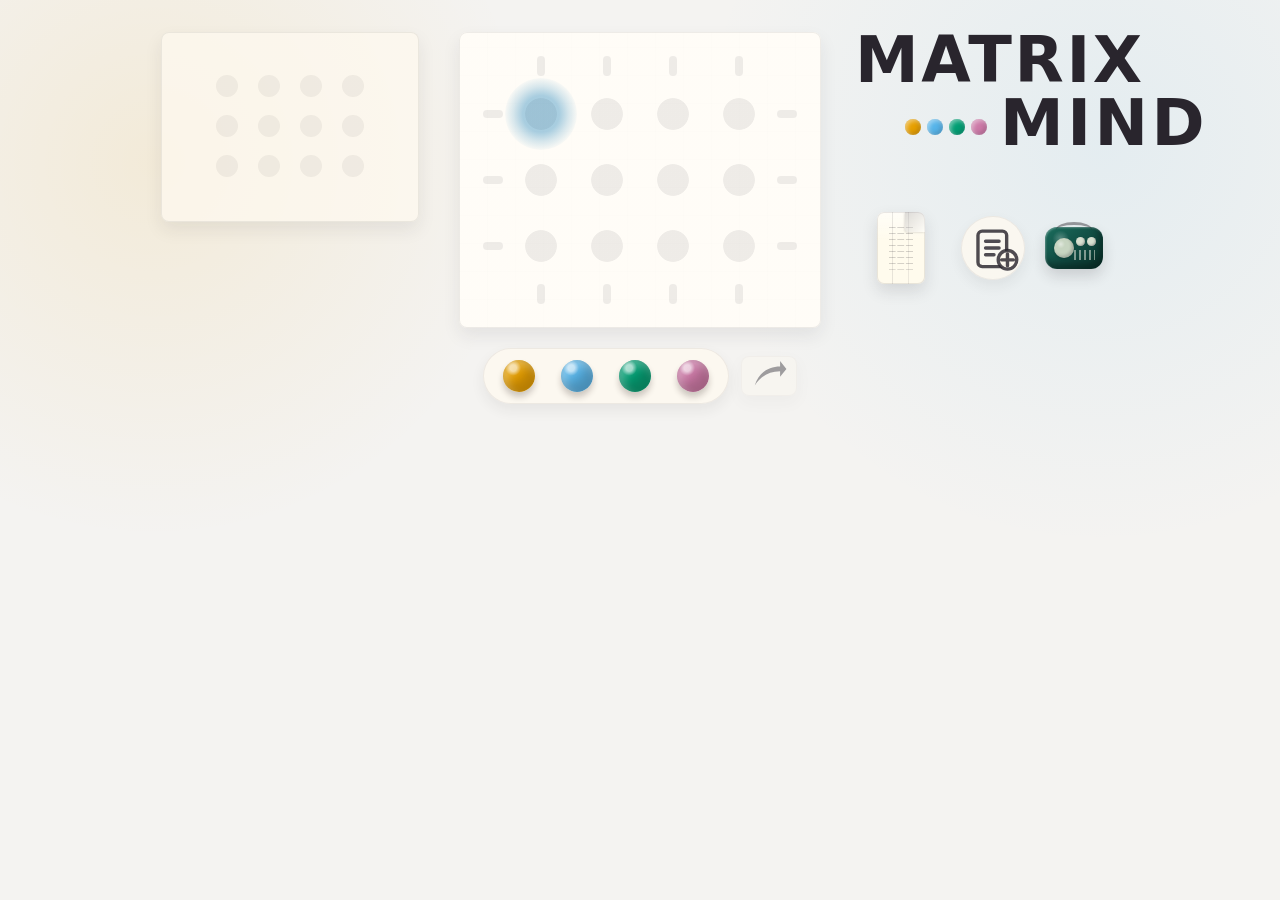
==== index.html @ 5384635e "Initial commit" ====
<!doctype html>
<html lang="en">

<head>
  <meta charset="utf-8">
  <meta name="viewport" content="width=device-width, initial-scale=1">
  <title>Matrixmind</title>
  <link rel="stylesheet" href="styles.css?v=20260605b">
  <script src="src/game.js?v=20260605b" defer></script>
</head>

<body>
  <main class="app" aria-labelledby="title">
    <section class="game-shell">
      <header class="top-bar">
        <h1 id="title" class="wordmark" aria-label="Matrixmind">
          <span class="wordmark-line wordmark-matrix">MATRIX</span>
          <span class="wordmark-lower">
            <span class="wordmark-stones" aria-hidden="true">
              <span class="wordmark-stone stone-orange"></span>
              <span class="wordmark-stone stone-sky"></span>
              <span class="wordmark-stone stone-green"></span>
              <span class="wordmark-stone stone-purple"></span>
            </span>
            <span class="wordmark-line wordmark-mind">MIND</span>
          </span>
        </h1>
        <div class="top-actions" aria-label="Game controls">
          <button class="control-icon-button instructions-control" type="button" aria-label="Instructions" title="Instructions">
            <span class="rules-sheet-icon" aria-hidden="true"></span>
          </button>
          <button id="new-button" class="control-icon-button new-game-control" type="button" aria-label="New game" title="New game">
            <svg class="new-game-icon" viewBox="0 0 64 64" aria-hidden="true">
              <rect x="13" y="12" width="34" height="42" rx="5"></rect>
              <path d="M22 24h16M22 32h16M22 40h10"></path>
              <circle cx="48" cy="46" r="11"></circle>
              <path d="M48 39v14M41 46h14"></path>
            </svg>
          </button>
          <button class="control-icon-button settings-control" type="button" aria-label="Settings" title="Settings">
            <span class="radio-icon" aria-hidden="true">
              <span class="radio-dial"></span>
              <span class="radio-knob radio-knob-left"></span>
              <span class="radio-knob radio-knob-right"></span>
              <span class="radio-slots"></span>
            </span>
          </button>
        </div>
      </header>

      <section class="play-panel" aria-label="Current guess">
        <div id="board" class="board"></div>
        <div class="palette-row">
          <div id="palette" class="palette" aria-label="Colour palette"></div>
          <button id="submit-button" class="enter-button" type="button" aria-label="Submit guess">
            <svg class="enter-icon" viewBox="0 0 48 48" aria-hidden="true">
              <path d="M6 36c4.5-15.5 17-24 32-24V5l8 10-8 10v-7C24 18 13.5 24.4 6 36Z" />
            </svg>
          </button>
        </div>
        <div class="action-row">
          <p id="status" class="status" aria-live="polite"></p>
        </div>
      </section>

      <section class="history-panel" aria-label="Previous guesses">
        <ol id="history" class="history"></ol>
      </section>
    </section>
  </main>
</body>

</html>
---- styles.css ----
:root {
  color-scheme: light;
  --page-bg: #f4f3f1;
  --ink: #29252d;
  --muted: #746d78;
  --panel: #fffdf9;
  --line: rgba(41, 37, 45, 0.14);
  --exact: #29252d;
  --near: #f6f0df;
  --empty: #d8d1c6;
  --focus: #0072b2;
  --paper: #fffaf0;
}

* {
  box-sizing: border-box;
}

body {
  margin: 0;
  min-height: 100vh;
  background:
    radial-gradient(circle at 12% 18%, rgba(230, 159, 0, 0.1), transparent 28%),
    radial-gradient(circle at 86% 16%, rgba(86, 180, 233, 0.1), transparent 30%),
    var(--page-bg);
  color: var(--ink);
  font-family: Inter, ui-sans-serif, system-ui, -apple-system, BlinkMacSystemFont, "Segoe UI", sans-serif;
}

button {
  font: inherit;
}

.app {
  min-height: 100vh;
  display: grid;
  justify-items: center;
  padding: 32px;
}

.game-shell {
  --live-board-width: 402px;
  --live-board-height: 268px;
  --shell-width: 880px;
  --title-gap: 34px;
  position: relative;
  width: min(100%, var(--shell-width));
  min-height: calc(100vh - 64px);
}

.top-bar {
  position: absolute;
  z-index: 3;
  top: 0;
  left: calc(50% + (var(--live-board-width) / 2) + var(--title-gap));
  display: grid;
  grid-template-rows: auto 1fr;
  justify-items: start;
  gap: 16px;
  height: var(--live-board-height);
  margin: 0;
}

.top-actions {
  display: grid;
  grid-template-columns: 92px 64px 64px;
  align-items: center;
  align-content: center;
  gap: 14px;
  align-self: stretch;
}

.control-icon-button {
  display: grid;
  place-items: center;
  border: 0;
  border-radius: 999px;
  background: transparent;
  color: var(--ink);
  cursor: pointer;
}

.control-icon-button:hover {
  filter: brightness(0.96);
}

.instructions-control {
  width: 92px;
  height: 100%;
  min-height: 0;
  border-radius: 8px;
}

.new-game-control,
.settings-control {
  width: 64px;
  height: 64px;
}

.rules-sheet-icon {
  position: relative;
  display: block;
  width: 34px;
  height: 46px;
  border-radius: 5px;
  background:
    linear-gradient(90deg, transparent 0 31%, rgba(41, 37, 45, 0.12) 31% 33%, transparent 33% 64%, rgba(41, 37, 45, 0.1) 64% 66%, transparent 66%),
    linear-gradient(180deg, rgba(255, 255, 255, 0.5), transparent 38%),
    #fff8e8;
  box-shadow:
    inset 0 0 0 1px rgba(41, 37, 45, 0.12),
    0 4px 9px rgba(41, 37, 45, 0.12);
}

.instructions-control .rules-sheet-icon {
  width: auto;
  height: 66%;
  min-height: 72px;
  max-height: 112px;
  aspect-ratio: 31 / 46;
  border-radius: 7px;
  background:
    linear-gradient(90deg, transparent 0 31%, rgba(41, 37, 45, 0.11) 31% 33%, transparent 33% 64%, rgba(41, 37, 45, 0.09) 64% 66%, transparent 66%),
    linear-gradient(180deg, rgba(255, 255, 255, 0.6), transparent 38%),
    #fffbed;
  box-shadow:
    inset 0 0 0 1px rgba(41, 37, 45, 0.1),
    0 7px 16px rgba(41, 37, 45, 0.13);
}

.rules-sheet-icon::before {
  content: "";
  position: absolute;
  inset: 8px 7px;
  background:
    repeating-linear-gradient(0deg, rgba(41, 37, 45, 0.42) 0 1px, transparent 1px 4px);
  opacity: 0.52;
  clip-path: polygon(0 0, 28% 0, 28% 100%, 35% 100%, 35% 0, 63% 0, 63% 100%, 70% 100%, 70% 0, 100% 0, 100% 100%, 0 100%);
}

.instructions-control .rules-sheet-icon::before {
  inset: 14px 12px;
  background:
    repeating-linear-gradient(0deg, rgba(41, 37, 45, 0.38) 0 1px, transparent 1px 6px);
}

.rules-sheet-icon::after {
  content: "";
  position: absolute;
  right: 0;
  top: 0;
  width: 13px;
  height: 13px;
  border-radius: 0 5px 0 3px;
  background:
    linear-gradient(135deg, rgba(41, 37, 45, 0.16), rgba(255, 255, 255, 0.48));
  box-shadow: -1px 1px 2px rgba(41, 37, 45, 0.12);
}

.instructions-control .rules-sheet-icon::after {
  width: 20px;
  height: 20px;
  border-radius: 0 7px 0 4px;
}

.new-game-icon {
  width: 54px;
  height: 54px;
  fill: none;
  stroke: rgba(41, 37, 45, 0.82);
  stroke-width: 4;
  stroke-linecap: round;
  stroke-linejoin: round;
}

.new-game-icon circle {
  fill: rgba(255, 250, 240, 0.92);
  stroke: rgba(41, 37, 45, 0.82);
}

.radio-icon {
  position: relative;
  display: block;
  width: 58px;
  height: 42px;
  border-radius: 12px;
  background:
    radial-gradient(circle at 27% 28%, rgba(255, 255, 255, 0.28), transparent 16%),
    linear-gradient(145deg, #1b6d5d, #0f463d 62%, #083129);
  box-shadow:
    inset 1px 1px 2px rgba(255, 255, 255, 0.3),
    inset -4px -5px 7px rgba(6, 24, 22, 0.46),
    0 7px 14px rgba(41, 37, 45, 0.16);
}

.radio-icon::before {
  content: "";
  position: absolute;
  left: 11px;
  top: -5px;
  width: 36px;
  height: 13px;
  border-top: 3px solid rgba(41, 37, 45, 0.44);
  border-radius: 50% 50% 0 0;
}

.radio-dial {
  position: absolute;
  left: 9px;
  top: 11px;
  width: 20px;
  height: 20px;
  border-radius: 999px;
  background:
    radial-gradient(circle at 34% 31%, rgba(255, 255, 255, 0.45), transparent 22%),
    #c7d5c1;
  box-shadow:
    inset -2px -2px 3px rgba(41, 37, 45, 0.24),
    0 1px 2px rgba(6, 24, 22, 0.26);
}

.radio-knob {
  position: absolute;
  top: 10px;
  width: 9px;
  height: 9px;
  border-radius: 999px;
  background: #d8e1d1;
  box-shadow: inset -1px -1px 2px rgba(41, 37, 45, 0.3);
}

.radio-knob-left {
  right: 18px;
}

.radio-knob-right {
  right: 7px;
}

.radio-slots {
  position: absolute;
  right: 8px;
  bottom: 9px;
  width: 21px;
  height: 10px;
  background:
    repeating-linear-gradient(90deg, rgba(255, 250, 240, 0.55) 0 2px, transparent 2px 5px);
  opacity: 0.86;
}

h1 {
  margin: 0;
  font-size: 4rem;
  line-height: 0.88;
  letter-spacing: 0;
}

.wordmark {
  color: var(--ink);
  font-weight: 900;
}

.wordmark-line {
  display: block;
}

.wordmark-matrix {
  letter-spacing: 0.04em;
}

.wordmark-lower {
  display: flex;
  align-items: center;
  justify-content: flex-end;
  gap: 13px;
  margin-top: 7px;
  padding-left: 50px;
}

.wordmark-mind {
  letter-spacing: 0.055em;
}

.wordmark-stones {
  display: flex;
  gap: 6px;
  transform: translateY(4px);
}

.wordmark-stone {
  width: 16px;
  height: 16px;
  border-radius: 999px;
  box-shadow:
    inset 2px 2px 4px rgba(255, 255, 255, 0.45),
    inset -2px -2px 4px rgba(41, 37, 45, 0.2);
}

.stone-orange {
  background: #e69f00;
}

.stone-sky {
  background: #56b4e9;
}

.stone-green {
  background: #009e73;
}

.stone-purple {
  background: #cc79a7;
}

#submit-button {
  min-width: 84px;
  height: 40px;
  border: 0;
  border-radius: 8px;
  background: var(--ink);
  color: #fff;
  cursor: pointer;
  box-shadow: 0 8px 18px rgba(41, 37, 45, 0.18);
}

#new-button.control-icon-button {
  min-width: 64px;
  height: 64px;
  border-radius: 999px;
  background: rgba(255, 250, 240, 0.78);
  color: var(--ink);
  box-shadow:
    inset 0 0 0 1px rgba(41, 37, 45, 0.07),
    0 6px 14px rgba(41, 37, 45, 0.07);
}

#submit-button:disabled {
  cursor: default;
  opacity: 0.42;
  box-shadow: none;
}

.play-panel {
  position: relative;
  z-index: 2;
  width: max-content;
  padding: 0;
  margin: 0 auto;
  border-radius: 8px;
  background: transparent;
}

.board {
  --peg-size: 56px;
  --board-score-track: 26px;
  display: grid;
  grid-template-columns: var(--board-score-track) repeat(var(--board-cols), var(--peg-size)) var(--board-score-track);
  grid-template-rows: var(--board-score-track) repeat(var(--board-rows), var(--peg-size)) var(--board-score-track);
  justify-content: center;
  gap: 10px;
  padding: 18px;
  margin: 0 auto;
  width: max-content;
  border-radius: 8px;
  background:
    linear-gradient(rgba(255, 253, 249, 0.78), rgba(255, 253, 249, 0.78)),
    repeating-linear-gradient(0deg, rgba(41, 37, 45, 0.028) 0 1px, transparent 1px 28px),
    repeating-linear-gradient(90deg, rgba(41, 37, 45, 0.028) 0 1px, transparent 1px 28px),
    var(--paper);
  box-shadow:
    0 8px 18px rgba(41, 37, 45, 0.08),
    inset 0 0 0 1px rgba(41, 37, 45, 0.08);
}

.board-score-guide,
.board-corner-guide {
  position: relative;
  min-width: 0;
  min-height: 0;
}

.board-score-guide::before {
  content: "";
  position: absolute;
  border-radius: 999px;
  background: rgba(41, 37, 45, 0.08);
}

.board-score-guide.is-left::before,
.board-score-guide.is-right::before {
  top: 50%;
  width: 20px;
  height: 8px;
  transform: translateY(-50%);
}

.board-score-guide.is-left::before {
  right: 0;
}

.board-score-guide.is-right::before {
  left: 0;
}

.board-score-guide.is-top::before,
.board-score-guide.is-bottom::before {
  left: 50%;
  width: 8px;
  height: 20px;
  transform: translateX(-50%);
}

.board-score-guide.is-top::before {
  bottom: 0;
}

.board-score-guide.is-bottom::before {
  top: 0;
}

.cell,
.palette-button {
  display: grid;
  place-items: center;
  border: 0;
  background: transparent;
  cursor: pointer;
}

.cell {
  position: relative;
  width: var(--peg-size);
  height: var(--peg-size);
  border-radius: 999px;
  outline-offset: 5px;
  background: radial-gradient(circle, rgba(41, 37, 45, 0.08) 0 39%, transparent 41%);
  box-shadow: none;
}

.cell::before {
  content: "";
  position: absolute;
  inset: -8px;
  z-index: 0;
  border-radius: 999px;
  background: radial-gradient(circle, rgba(0, 114, 178, 0.34) 0 36%, rgba(0, 114, 178, 0.16) 54%, transparent 74%);
  opacity: 0;
  transform: scale(0.86);
  transition:
    opacity 180ms ease,
    transform 180ms ease;
}

.cell.is-selected::before {
  opacity: 1;
  transform: scale(1);
}

.cell:focus-visible,
.palette-button:focus-visible,
.control-icon-button:focus-visible,
#submit-button:focus-visible {
  outline: 3px solid var(--focus);
  outline-offset: 3px;
}

.peg {
  position: relative;
  z-index: 1;
  display: block;
  width: 42px;
  height: 42px;
  border-radius: 999px;
  background:
    radial-gradient(circle at 32% 25%, rgba(255, 255, 255, 0.6) 0 10%, transparent 24%),
    radial-gradient(circle at 56% 58%, var(--peg-color, var(--empty)) 0 58%, color-mix(in srgb, var(--peg-color, var(--empty)) 78%, #1f1713) 100%);
  transition:
    filter 180ms ease,
    transform 180ms ease,
    box-shadow 180ms ease;
  box-shadow:
    inset 5px 6px 10px rgba(255, 255, 255, 0.28),
    inset -8px -9px 12px rgba(32, 22, 17, 0.24),
    0 5px 6px rgba(36, 24, 16, 0.22);
}

.cell.is-empty .peg {
  opacity: 0;
}

.cell:not(.is-empty) {
  background: radial-gradient(circle, rgba(41, 37, 45, 0.06) 0 38%, transparent 42%);
}

.cell:not(.is-empty) .peg {
  box-shadow:
    inset 5px 6px 10px rgba(255, 255, 255, 0.28),
    inset -8px -9px 12px rgba(32, 22, 17, 0.24),
    0 3px 5px rgba(36, 24, 16, 0.26);
}

.palette {
  display: flex;
  justify-content: center;
  gap: 10px;
  height: 56px;
  padding: 4px 12px;
  border-radius: 999px;
  background: rgba(255, 250, 240, 0.78);
  box-shadow:
    inset 0 0 0 1px rgba(41, 37, 45, 0.07),
    0 6px 14px rgba(41, 37, 45, 0.07);
}

.palette-row {
  display: flex;
  align-items: center;
  justify-content: center;
  gap: 12px;
  margin-top: 20px;
}

.palette-button {
  position: relative;
  width: 48px;
  height: 48px;
  border-radius: 999px;
}

.palette-button .peg {
  transform: none;
  width: 32px;
  height: 32px;
}

.action-row {
  display: block;
  margin-top: 0;
}

.status {
  position: absolute;
  width: 1px;
  height: 1px;
  overflow: hidden;
  clip: rect(0 0 0 0);
  white-space: nowrap;
}

.enter-button {
  min-width: 48px;
  width: 56px;
  height: 56px;
  border: 0;
  border-radius: 999px;
  background: rgba(255, 250, 240, 0.78);
  color: #29272d;
  line-height: 1;
  box-shadow:
    inset 0 0 0 1px rgba(41, 37, 45, 0.07),
    0 6px 14px rgba(41, 37, 45, 0.07);
}

#submit-button.enter-button {
  min-width: 56px;
  background: rgba(255, 250, 240, 0.78);
  color: #29272d;
  box-shadow:
    inset 0 0 0 1px rgba(41, 37, 45, 0.07),
    0 6px 14px rgba(41, 37, 45, 0.07);
}

.enter-icon {
  width: 38px;
  height: 38px;
  fill: currentColor;
}

.history-panel {
  position: absolute;
  z-index: 1;
  top: 0;
  left: 0;
  right: 0;
  margin-top: 0;
}

.history {
  display: grid;
  grid-auto-columns: max-content;
  grid-auto-rows: max-content;
  gap: 14px;
  align-items: flex-start;
  justify-content: flex-start;
  margin: 0;
  padding: 0;
  list-style: none;
}

.history-item {
  width: max-content;
}

.history-card {
  width: max-content;
  padding: 10px 12px 12px;
  border-radius: 8px;
  background: rgba(255, 250, 240, 0.92);
  box-shadow:
    inset 0 0 0 1px rgba(41, 37, 45, 0.08),
    0 8px 18px rgba(41, 37, 45, 0.08);
}

.history-item.is-solved .history-card {
  background:
    linear-gradient(rgba(255, 253, 249, 0.7), rgba(255, 253, 249, 0.7)),
    radial-gradient(circle at 50% 0%, rgba(0, 158, 115, 0.22), transparent 62%),
    rgba(255, 253, 249, 0.94);
  box-shadow:
    inset 0 0 0 3px rgba(0, 158, 115, 0.68),
    0 10px 24px rgba(0, 158, 115, 0.16),
    0 8px 20px rgba(41, 37, 45, 0.08);
}

.history-item.is-pending .history-card {
  background: rgba(255, 250, 240, 0.72);
}

.move-number {
  display: grid;
  place-items: center;
  width: 24px;
  height: 22px;
  margin: 0 auto 6px;
  border-radius: 999px;
  background: rgba(41, 37, 45, 0.08);
  color: rgba(41, 37, 45, 0.72);
  font-size: 0.82rem;
  font-weight: 800;
  line-height: 1;
}

.history-item.is-solved .move-number {
  background: #009e73;
  color: white;
}

.mini-matrix {
  display: grid;
  grid-template-columns: var(--row-score-track) repeat(var(--matrix-cols), var(--mini-cell)) var(--row-score-track);
  grid-template-rows: var(--column-score-track) repeat(var(--matrix-rows), var(--mini-cell)) var(--column-score-track);
  justify-content: center;
  column-gap: 6px;
  row-gap: 4px;
}

.mini-cell,
.score-cell {
  position: relative;
  display: grid;
  place-items: center;
}

.history-item.is-pending .mini-cell.is-empty::before {
  content: "";
  width: 62%;
  height: 62%;
  border-radius: 999px;
  background: rgba(41, 37, 45, 0.055);
}

.mini-peg {
  width: var(--mini-peg);
  height: var(--mini-peg);
  border-radius: 999px;
  background:
    radial-gradient(circle at 32% 25%, rgba(255, 255, 255, 0.54) 0 10%, transparent 24%),
    radial-gradient(circle at 56% 58%, var(--peg-color) 0 58%, color-mix(in srgb, var(--peg-color) 78%, #1f1713) 100%);
  box-shadow:
    inset 3px 4px 6px rgba(255, 255, 255, 0.5),
    inset -3px -4px 7px rgba(41, 37, 45, 0.2),
    0 2px 3px rgba(41, 37, 45, 0.12);
}

.score-cell {
  grid-template-columns: repeat(var(--score-slots), var(--score-size));
  grid-auto-rows: var(--score-size);
  align-content: center;
  justify-content: center;
  gap: 2px;
  min-width: 0;
  min-height: 0;
}

.score-cell.is-column {
  grid-template-columns: var(--score-size);
}

.score-cell.is-top {
  align-content: end;
  transform: translateY(4px);
}

.score-cell.is-bottom {
  align-content: start;
  transform: translateY(-4px);
}

.score-cell.is-left {
  justify-content: end;
  transform: translateX(4px);
}

.score-cell.is-right {
  justify-content: start;
  transform: translateX(-4px);
}

.score-pip {
  width: var(--score-size);
  height: var(--score-size);
  border-radius: 999px;
  background: transparent;
}

.score-pip.is-exact {
  background: var(--exact);
}

.score-pip.is-near {
  background: var(--near);
  box-shadow: inset 0 0 0 1px rgba(41, 37, 45, 0.36);
}

.corner-cell {
  min-width: 0;
  min-height: 0;
}
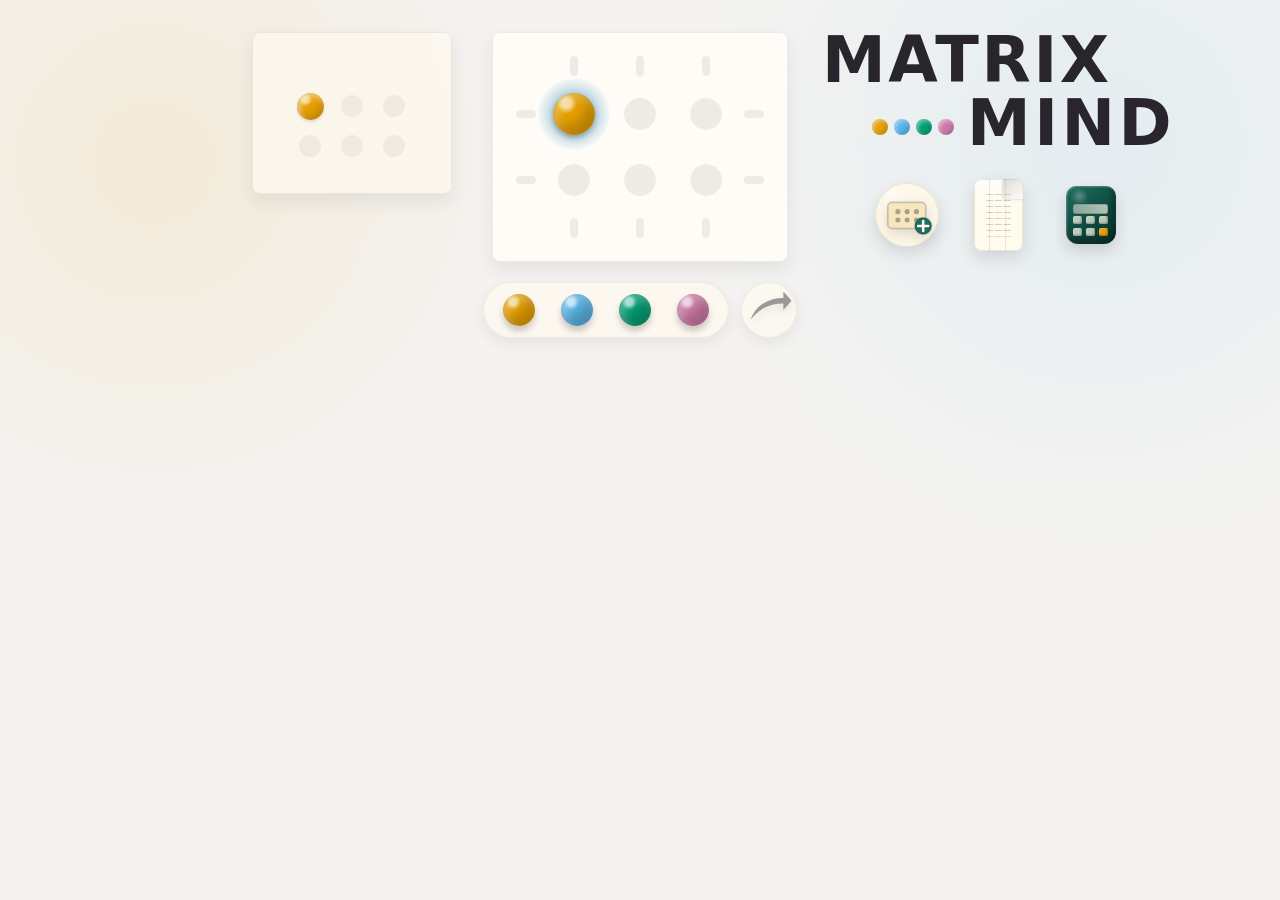
==== commit e75aebf8: "First working version" ====
--- a/index.html
+++ b/index.html
@@ -5,8 +5,8 @@
   <meta charset="utf-8">
   <meta name="viewport" content="width=device-width, initial-scale=1">
   <title>Matrixmind</title>
-  <link rel="stylesheet" href="styles.css?v=20260605b">
-  <script src="src/game.js?v=20260605b" defer></script>
+  <link rel="stylesheet" href="styles.css?v=20260605p">
+  <script src="src/game.js?v=20260605p" defer></script>
 </head>
 
 <body>
@@ -26,23 +26,31 @@
           </span>
         </h1>
         <div class="top-actions" aria-label="Game controls">
-          <button class="control-icon-button instructions-control" type="button" aria-label="Instructions" title="Instructions">
-            <span class="rules-sheet-icon" aria-hidden="true"></span>
-          </button>
           <button id="new-button" class="control-icon-button new-game-control" type="button" aria-label="New game" title="New game">
             <svg class="new-game-icon" viewBox="0 0 64 64" aria-hidden="true">
-              <rect x="13" y="12" width="34" height="42" rx="5"></rect>
-              <path d="M22 24h16M22 32h16M22 40h10"></path>
-              <circle cx="48" cy="46" r="11"></circle>
-              <path d="M48 39v14M41 46h14"></path>
+              <rect class="new-game-board" x="8" y="17" width="45" height="31" rx="5"></rect>
+              <circle class="new-game-hole" cx="20" cy="28" r="3"></circle>
+              <circle class="new-game-hole" cx="31" cy="28" r="3"></circle>
+              <circle class="new-game-hole" cx="42" cy="28" r="3"></circle>
+              <circle class="new-game-hole" cx="20" cy="38" r="3"></circle>
+              <circle class="new-game-hole" cx="31" cy="38" r="3"></circle>
+              <circle class="new-game-hole" cx="42" cy="38" r="3"></circle>
+              <circle class="new-game-plus-disc" cx="50" cy="45" r="10"></circle>
+              <path class="new-game-plus" d="M50 39v12M44 45h12"></path>
             </svg>
           </button>
-          <button class="control-icon-button settings-control" type="button" aria-label="Settings" title="Settings">
-            <span class="radio-icon" aria-hidden="true">
-              <span class="radio-dial"></span>
-              <span class="radio-knob radio-knob-left"></span>
-              <span class="radio-knob radio-knob-right"></span>
-              <span class="radio-slots"></span>
+          <button id="instructions-button" class="control-icon-button instructions-control" type="button" aria-label="Instructions" title="Instructions">
+            <span class="rules-sheet-icon" aria-hidden="true"></span>
+          </button>
+          <button id="settings-button" class="control-icon-button settings-control" type="button" aria-label="Settings" title="Settings">
+            <span class="calculator-icon" aria-hidden="true">
+              <span class="calculator-display"></span>
+              <span class="calculator-key"></span>
+              <span class="calculator-key"></span>
+              <span class="calculator-key"></span>
+              <span class="calculator-key"></span>
+              <span class="calculator-key"></span>
+              <span class="calculator-key is-accent"></span>
             </span>
           </button>
         </div>
@@ -67,6 +75,162 @@
         <ol id="history" class="history"></ol>
       </section>
     </section>
+
+    <dialog id="settings-dialog" class="settings-dialog" aria-labelledby="settings-title">
+      <form id="settings-form" class="settings-form" method="dialog">
+        <h2 id="settings-title">Settings</h2>
+        <label>
+          <span>Board</span>
+          <select id="board-size-select" name="board-size">
+            <option value="2x3">2 x 3</option>
+            <option value="2x4">2 x 4</option>
+            <option value="3x3">3 x 3</option>
+            <option value="3x4">3 x 4</option>
+          </select>
+        </label>
+        <label>
+          <span>Colours</span>
+          <select id="color-count-select" name="color-count">
+            <option value="3">3</option>
+            <option value="4">4</option>
+            <option value="5">5</option>
+            <option value="6">6</option>
+          </select>
+        </label>
+        <label>
+          <span>Complete Lines</span>
+          <select id="complete-lines-select" name="complete-lines">
+            <option value="show">Show</option>
+            <option value="hide">Hide</option>
+          </select>
+        </label>
+        <div class="settings-actions">
+          <button class="settings-secondary-button" type="button" value="cancel">Cancel</button>
+          <button class="settings-primary-button" type="submit" value="apply">Apply</button>
+        </div>
+      </form>
+    </dialog>
+
+    <dialog id="instructions-dialog" class="instructions-dialog" aria-labelledby="instructions-title">
+      <article class="instructions-sheet">
+        <header class="instructions-header">
+          <h2 id="instructions-title">Instructions</h2>
+          <button id="instructions-close-button" class="sheet-close-button" type="button" aria-label="Close instructions">Close</button>
+        </header>
+
+        <section>
+          <h3>Aim</h3>
+          <p>
+            Find the hidden matrix of coloured stones. Each turn, fill every space on the board and press the arrow to score the guess.
+          </p>
+        </section>
+
+        <section>
+          <h3>Placing Stones</h3>
+          <p>
+            Select a space, then choose a colour from the tray.
+          </p>
+          <ul class="rules-bullets">
+            <li>Number Keys place colours directly.</li>
+            <li>Arrow Keys move the selected space.</li>
+            <li>Delete removes the selected stone.</li>
+            <li>Enter submits a complete guess.</li>
+          </ul>
+        </section>
+
+        <section>
+          <h3>Scoring</h3>
+          <p>
+            Every row and every column is scored separately, just like a line in Mastermind.
+          </p>
+          <ul class="score-legend">
+            <li><span class="rule-pip is-exact"></span> dark pip: correct colour in the correct position.</li>
+            <li><span class="rule-pip is-near"></span> pale pip: correct colour in that row or column, but in the wrong position.</li>
+          </ul>
+          <p>
+            Row scores appear beside rows. Column scores appear above and below columns. Empty scoring spaces mean no match.
+          </p>
+        </section>
+
+        <section>
+          <h3>Example: 2 x 3, Four Colours</h3>
+          <div class="rules-example" aria-label="Example secret and guess">
+            <div class="example-panel">
+              <h4>Secret</h4>
+              <div class="example-grid" aria-label="Secret: Orange, Sky, Green; Purple, Orange, Sky">
+                <span class="example-stone stone-orange"></span>
+                <span class="example-stone stone-sky"></span>
+                <span class="example-stone stone-green"></span>
+                <span class="example-stone stone-purple"></span>
+                <span class="example-stone stone-orange"></span>
+                <span class="example-stone stone-sky"></span>
+              </div>
+            </div>
+            <div class="example-panel">
+              <h4>Guess</h4>
+              <div class="example-grid" aria-label="Guess: Orange, Green, Sky; Purple, Orange, Green">
+                <span class="example-stone stone-orange"></span>
+                <span class="example-stone stone-green"></span>
+                <span class="example-stone stone-sky"></span>
+                <span class="example-stone stone-purple"></span>
+                <span class="example-stone stone-orange"></span>
+                <span class="example-stone stone-green"></span>
+              </div>
+            </div>
+          </div>
+          <p>
+            Row 1 scores one dark pip for Orange, plus two pale pips because Sky and Green are both present but swapped.
+            Row 2 scores two dark pips for Purple and Orange, and no pale pips.
+          </p>
+          <p>
+            Column 1 has two dark pips. Column 2 has one dark pip for Orange and no pale pips.
+            Column 3 has two pale pips because Sky and Green are both in the
+            column, but both are in the wrong positions.
+          </p>
+          <div class="rules-scored-card" aria-label="Scored example result">
+            <div class="example-score-cell"></div>
+            <div class="example-score-cell is-column"></div>
+            <div class="example-score-cell is-column"></div>
+            <div class="example-score-cell is-column">
+              <span class="rule-pip is-near"></span>
+              <span class="rule-pip is-near"></span>
+            </div>
+            <div class="example-score-cell"></div>
+
+            <div class="example-score-cell is-left">
+              <span class="rule-pip is-exact"></span>
+            </div>
+            <span class="example-stone stone-orange"></span>
+            <span class="example-stone stone-green"></span>
+            <span class="example-stone stone-sky"></span>
+            <div class="example-score-cell is-right">
+              <span class="rule-pip is-near"></span>
+              <span class="rule-pip is-near"></span>
+            </div>
+
+            <div class="example-score-cell is-left">
+              <span class="rule-pip is-exact"></span>
+              <span class="rule-pip is-exact"></span>
+            </div>
+            <span class="example-stone stone-purple"></span>
+            <span class="example-stone stone-orange"></span>
+            <span class="example-stone stone-green"></span>
+            <div class="example-score-cell is-right"></div>
+
+            <div class="example-score-cell"></div>
+            <div class="example-score-cell is-column">
+              <span class="rule-pip is-exact"></span>
+              <span class="rule-pip is-exact"></span>
+            </div>
+            <div class="example-score-cell is-column">
+              <span class="rule-pip is-exact"></span>
+            </div>
+            <div class="example-score-cell is-column"></div>
+            <div class="example-score-cell"></div>
+          </div>
+        </section>
+      </article>
+    </dialog>
   </main>
 </body>
 
--- a/styles.css
+++ b/styles.css
@@ -55,7 +55,7 @@
   left: calc(50% + (var(--live-board-width) / 2) + var(--title-gap));
   display: grid;
   grid-template-rows: auto 1fr;
-  justify-items: start;
+  justify-items: center;
   gap: 16px;
   height: var(--live-board-height);
   margin: 0;
@@ -63,7 +63,7 @@
 
 .top-actions {
   display: grid;
-  grid-template-columns: 92px 64px 64px;
+  grid-template-columns: 64px 92px 64px;
   align-items: center;
   align-content: center;
   gap: 14px;
@@ -167,25 +167,46 @@
   width: 54px;
   height: 54px;
   fill: none;
-  stroke: rgba(41, 37, 45, 0.82);
-  stroke-width: 4;
+  stroke: rgba(41, 37, 45, 0.46);
+  stroke-width: 2;
   stroke-linecap: round;
   stroke-linejoin: round;
-}
-
-.new-game-icon circle {
-  fill: rgba(255, 250, 240, 0.92);
-  stroke: rgba(41, 37, 45, 0.82);
-}
-
-.radio-icon {
+  filter: drop-shadow(0 5px 7px rgba(41, 37, 45, 0.16));
+}
+
+.new-game-board {
+  fill: #f7e6bf;
+  stroke: rgba(41, 37, 45, 0.22);
+}
+
+.new-game-hole {
+  fill: rgba(41, 37, 45, 0.36);
+  stroke: none;
+}
+
+.new-game-plus-disc {
+  fill: #1b6d5d;
+  stroke: rgba(41, 37, 45, 0.18);
+}
+
+.new-game-plus {
+  stroke: #fffbed;
+  stroke-width: 3;
+}
+
+.calculator-icon {
   position: relative;
-  display: block;
-  width: 58px;
-  height: 42px;
-  border-radius: 12px;
-  background:
-    radial-gradient(circle at 27% 28%, rgba(255, 255, 255, 0.28), transparent 16%),
+  display: grid;
+  grid-template-columns: repeat(3, 9px);
+  grid-auto-rows: 8px;
+  gap: 4px;
+  place-content: center;
+  width: 50px;
+  height: 58px;
+  padding-top: 10px;
+  border-radius: 10px 10px 12px 12px;
+  background:
+    radial-gradient(circle at 27% 18%, rgba(255, 255, 255, 0.28), transparent 15%),
     linear-gradient(145deg, #1b6d5d, #0f463d 62%, #083129);
   box-shadow:
     inset 1px 1px 2px rgba(255, 255, 255, 0.3),
@@ -193,59 +214,316 @@
     0 7px 14px rgba(41, 37, 45, 0.16);
 }
 
-.radio-icon::before {
-  content: "";
-  position: absolute;
-  left: 11px;
-  top: -5px;
-  width: 36px;
-  height: 13px;
-  border-top: 3px solid rgba(41, 37, 45, 0.44);
-  border-radius: 50% 50% 0 0;
-}
-
-.radio-dial {
-  position: absolute;
-  left: 9px;
-  top: 11px;
-  width: 20px;
-  height: 20px;
-  border-radius: 999px;
-  background:
-    radial-gradient(circle at 34% 31%, rgba(255, 255, 255, 0.45), transparent 22%),
-    #c7d5c1;
-  box-shadow:
-    inset -2px -2px 3px rgba(41, 37, 45, 0.24),
-    0 1px 2px rgba(6, 24, 22, 0.26);
-}
-
-.radio-knob {
-  position: absolute;
-  top: 10px;
+.calculator-display {
+  grid-column: 1 / -1;
+  height: 10px;
+  margin: 0 0 3px;
+  border-radius: 3px;
+  background:
+    linear-gradient(90deg, rgba(255, 250, 240, 0.48), rgba(216, 225, 209, 0.82));
+  box-shadow:
+    inset 0 0 0 1px rgba(6, 24, 22, 0.22),
+    inset 1px 1px 2px rgba(255, 255, 255, 0.24);
+}
+
+.calculator-key {
   width: 9px;
-  height: 9px;
-  border-radius: 999px;
-  background: #d8e1d1;
-  box-shadow: inset -1px -1px 2px rgba(41, 37, 45, 0.3);
-}
-
-.radio-knob-left {
-  right: 18px;
-}
-
-.radio-knob-right {
-  right: 7px;
-}
-
-.radio-slots {
-  position: absolute;
-  right: 8px;
-  bottom: 9px;
-  width: 21px;
-  height: 10px;
-  background:
-    repeating-linear-gradient(90deg, rgba(255, 250, 240, 0.55) 0 2px, transparent 2px 5px);
-  opacity: 0.86;
+  height: 8px;
+  border-radius: 2px;
+  background: rgba(216, 225, 209, 0.86);
+  box-shadow:
+    inset -1px -1px 2px rgba(6, 24, 22, 0.32),
+    inset 1px 1px 1px rgba(255, 255, 255, 0.24);
+}
+
+.calculator-key.is-accent {
+  background: #e69f00;
+}
+
+.settings-dialog {
+  width: min(390px, calc(100vw - 48px));
+  border: 0;
+  border-radius: 10px;
+  padding: 0;
+  background: #fff8e8;
+  color: var(--ink);
+  box-shadow:
+    inset 0 0 0 1px rgba(41, 37, 45, 0.1),
+    0 22px 48px rgba(41, 37, 45, 0.2);
+}
+
+.instructions-dialog {
+  width: min(680px, calc(100vw - 48px));
+  max-height: calc(100vh - 36px);
+  border: 0;
+  border-radius: 10px;
+  padding: 0;
+  background: #fff8e8;
+  color: var(--ink);
+  box-shadow:
+    inset 0 0 0 1px rgba(41, 37, 45, 0.1),
+    0 22px 48px rgba(41, 37, 45, 0.2);
+}
+
+.settings-dialog::backdrop,
+.instructions-dialog::backdrop {
+  background: rgba(244, 243, 241, 0.68);
+  backdrop-filter: blur(2px);
+}
+
+.settings-form {
+  display: grid;
+  gap: 16px;
+  padding: 24px;
+}
+
+.settings-form h2 {
+  margin: 0 0 2px;
+  font-size: 1.15rem;
+  line-height: 1;
+  letter-spacing: 0.02em;
+}
+
+.settings-form label {
+  display: grid;
+  grid-template-columns: 1fr 132px;
+  align-items: center;
+  gap: 16px;
+  color: rgba(41, 37, 45, 0.76);
+  font-weight: 750;
+}
+
+.settings-form select {
+  width: 100%;
+  border: 0;
+  border-radius: 999px;
+  padding: 8px 12px;
+  background: rgba(255, 253, 249, 0.9);
+  color: var(--ink);
+  font: inherit;
+  box-shadow:
+    inset 0 0 0 1px rgba(41, 37, 45, 0.12),
+    0 4px 10px rgba(41, 37, 45, 0.06);
+}
+
+.settings-actions {
+  display: flex;
+  justify-content: end;
+  gap: 10px;
+  margin-top: 2px;
+}
+
+.settings-primary-button,
+.settings-secondary-button {
+  min-width: 78px;
+  height: 38px;
+  border: 0;
+  border-radius: 999px;
+  cursor: pointer;
+}
+
+.settings-primary-button {
+  background: #1b6d5d;
+  color: #fffbed;
+  box-shadow: 0 7px 14px rgba(41, 37, 45, 0.12);
+}
+
+.settings-secondary-button {
+  background: rgba(41, 37, 45, 0.08);
+  color: rgba(41, 37, 45, 0.74);
+}
+
+.instructions-sheet {
+  max-height: calc(100vh - 36px);
+  overflow: auto;
+  padding: 18px 24px 22px;
+  background:
+    linear-gradient(90deg, transparent 0 32%, rgba(41, 37, 45, 0.07) 32% 32.5%, transparent 32.5% 66%, rgba(41, 37, 45, 0.06) 66% 66.5%, transparent 66.5%),
+    #fff8e8;
+}
+
+.instructions-header {
+  display: flex;
+  align-items: center;
+  justify-content: space-between;
+  gap: 14px;
+  margin-bottom: 12px;
+}
+
+.instructions-sheet h2,
+.instructions-sheet h3,
+.instructions-sheet h4 {
+  margin: 0;
+  line-height: 1.1;
+}
+
+.instructions-sheet h2 {
+  font-size: 1.2rem;
+}
+
+.instructions-sheet h3 {
+  margin-top: 12px;
+  font-size: 0.86rem;
+  letter-spacing: 0.03em;
+  text-transform: uppercase;
+}
+
+.instructions-sheet h4 {
+  margin-bottom: 6px;
+  color: rgba(41, 37, 45, 0.72);
+  font-size: 0.82rem;
+}
+
+.instructions-sheet p,
+.instructions-sheet li {
+  color: rgba(41, 37, 45, 0.78);
+  font-size: 0.88rem;
+  line-height: 1.36;
+}
+
+.instructions-sheet p {
+  margin: 6px 0 0;
+}
+
+.instructions-sheet ul {
+  margin: 6px 0 0;
+}
+
+.rules-bullets {
+  padding-left: 1.25em;
+}
+
+.rules-bullets li {
+  padding-left: 0.1em;
+}
+
+.score-legend {
+  display: grid;
+  gap: 4px;
+  padding: 0;
+  list-style: none;
+}
+
+.rule-pip {
+  display: inline-block;
+  width: 0.72em;
+  height: 0.72em;
+  margin-right: 0.45em;
+  border-radius: 999px;
+  vertical-align: -0.04em;
+}
+
+.rule-pip.is-exact {
+  background: var(--exact);
+}
+
+.rule-pip.is-near {
+  background: var(--near);
+  box-shadow: inset 0 0 0 1px rgba(41, 37, 45, 0.36);
+}
+
+.rules-example {
+  display: grid;
+  grid-template-columns: repeat(2, minmax(0, 1fr));
+  gap: 12px;
+  margin-top: 8px;
+}
+
+.example-panel,
+.rules-scored-card {
+  border-radius: 8px;
+  background: rgba(255, 253, 249, 0.72);
+  box-shadow: inset 0 0 0 1px rgba(41, 37, 45, 0.08);
+}
+
+.example-panel {
+  padding: 9px;
+}
+
+.example-grid {
+  display: grid;
+  grid-template-columns: repeat(3, 25px);
+  gap: 7px 10px;
+  justify-content: center;
+}
+
+.example-stone {
+  display: block;
+  width: 24px;
+  height: 24px;
+  border-radius: 999px;
+  background:
+    radial-gradient(circle at 32% 25%, rgba(255, 255, 255, 0.56) 0 12%, transparent 26%),
+    radial-gradient(circle at 56% 58%, var(--example-stone-color) 0 58%, color-mix(in srgb, var(--example-stone-color) 78%, #1f1713) 100%);
+  box-shadow:
+    inset 3px 4px 6px rgba(255, 255, 255, 0.34),
+    inset -4px -5px 7px rgba(32, 22, 17, 0.22),
+    0 2px 4px rgba(36, 24, 16, 0.18);
+}
+
+.example-stone.stone-orange {
+  --example-stone-color: #e69f00;
+}
+
+.example-stone.stone-sky {
+  --example-stone-color: #56b4e9;
+}
+
+.example-stone.stone-green {
+  --example-stone-color: #009e73;
+}
+
+.example-stone.stone-purple {
+  --example-stone-color: #cc79a7;
+}
+
+.rules-scored-card {
+  display: grid;
+  grid-template-columns: 28px repeat(3, 25px) 28px;
+  grid-template-rows: 20px repeat(2, 25px) 20px;
+  align-items: center;
+  justify-content: center;
+  gap: 5px 7px;
+  width: max-content;
+  margin: 8px auto 0;
+  padding: 8px 10px;
+}
+
+.example-score-cell {
+  display: grid;
+  grid-template-columns: repeat(3, 7px);
+  place-content: center;
+  gap: 3px;
+  min-width: 0;
+  min-height: 0;
+}
+
+.example-score-cell.is-column {
+  grid-template-columns: 7px;
+}
+
+.example-score-cell.is-left {
+  justify-content: end;
+}
+
+.example-score-cell.is-right {
+  justify-content: start;
+}
+
+.example-score-cell .rule-pip {
+  width: 7px;
+  height: 7px;
+  margin: 0;
+}
+
+.sheet-close-button {
+  min-width: 66px;
+  height: 30px;
+  border: 0;
+  border-radius: 999px;
+  background: rgba(41, 37, 45, 0.08);
+  color: rgba(41, 37, 45, 0.74);
+  cursor: pointer;
 }
 
 h1 {
@@ -312,32 +590,25 @@
   background: #cc79a7;
 }
 
-#submit-button {
-  min-width: 84px;
-  height: 40px;
-  border: 0;
-  border-radius: 8px;
-  background: var(--ink);
-  color: #fff;
-  cursor: pointer;
-  box-shadow: 0 8px 18px rgba(41, 37, 45, 0.18);
-}
-
 #new-button.control-icon-button {
   min-width: 64px;
   height: 64px;
   border-radius: 999px;
-  background: rgba(255, 250, 240, 0.78);
+  background:
+    radial-gradient(circle at 30% 24%, rgba(255, 255, 255, 0.5), transparent 23%),
+    #fff8e8;
   color: var(--ink);
   box-shadow:
-    inset 0 0 0 1px rgba(41, 37, 45, 0.07),
-    0 6px 14px rgba(41, 37, 45, 0.07);
-}
-
-#submit-button:disabled {
+    inset 0 0 0 1px rgba(41, 37, 45, 0.1),
+    0 7px 16px rgba(41, 37, 45, 0.13);
+}
+
+.enter-button:disabled {
   cursor: default;
+}
+
+.enter-button:disabled .enter-icon {
   opacity: 0.42;
-  box-shadow: none;
 }
 
 .play-panel {
@@ -459,7 +730,7 @@
 .cell:focus-visible,
 .palette-button:focus-visible,
 .control-icon-button:focus-visible,
-#submit-button:focus-visible {
+.enter-button:focus-visible {
   outline: 3px solid var(--focus);
   outline-offset: 3px;
 }
@@ -548,32 +819,27 @@
 }
 
 .enter-button {
-  min-width: 48px;
+  min-width: 56px;
   width: 56px;
   height: 56px;
   border: 0;
   border-radius: 999px;
   background: rgba(255, 250, 240, 0.78);
-  color: #29272d;
+  color: #17151a;
+  cursor: pointer;
   line-height: 1;
   box-shadow:
     inset 0 0 0 1px rgba(41, 37, 45, 0.07),
     0 6px 14px rgba(41, 37, 45, 0.07);
 }
 
-#submit-button.enter-button {
-  min-width: 56px;
-  background: rgba(255, 250, 240, 0.78);
-  color: #29272d;
-  box-shadow:
-    inset 0 0 0 1px rgba(41, 37, 45, 0.07),
-    0 6px 14px rgba(41, 37, 45, 0.07);
-}
-
 .enter-icon {
-  width: 38px;
-  height: 38px;
+  width: 44px;
+  height: 44px;
   fill: currentColor;
+  filter: drop-shadow(0 4px 4px rgba(36, 24, 16, 0.24));
+  transform: scaleX(1.12);
+  transform-origin: center;
 }
 
 .history-panel {
@@ -645,6 +911,10 @@
   color: white;
 }
 
+.move-number-spacer {
+  visibility: hidden;
+}
+
 .mini-matrix {
   display: grid;
   grid-template-columns: var(--row-score-track) repeat(var(--matrix-cols), var(--mini-cell)) var(--row-score-track);
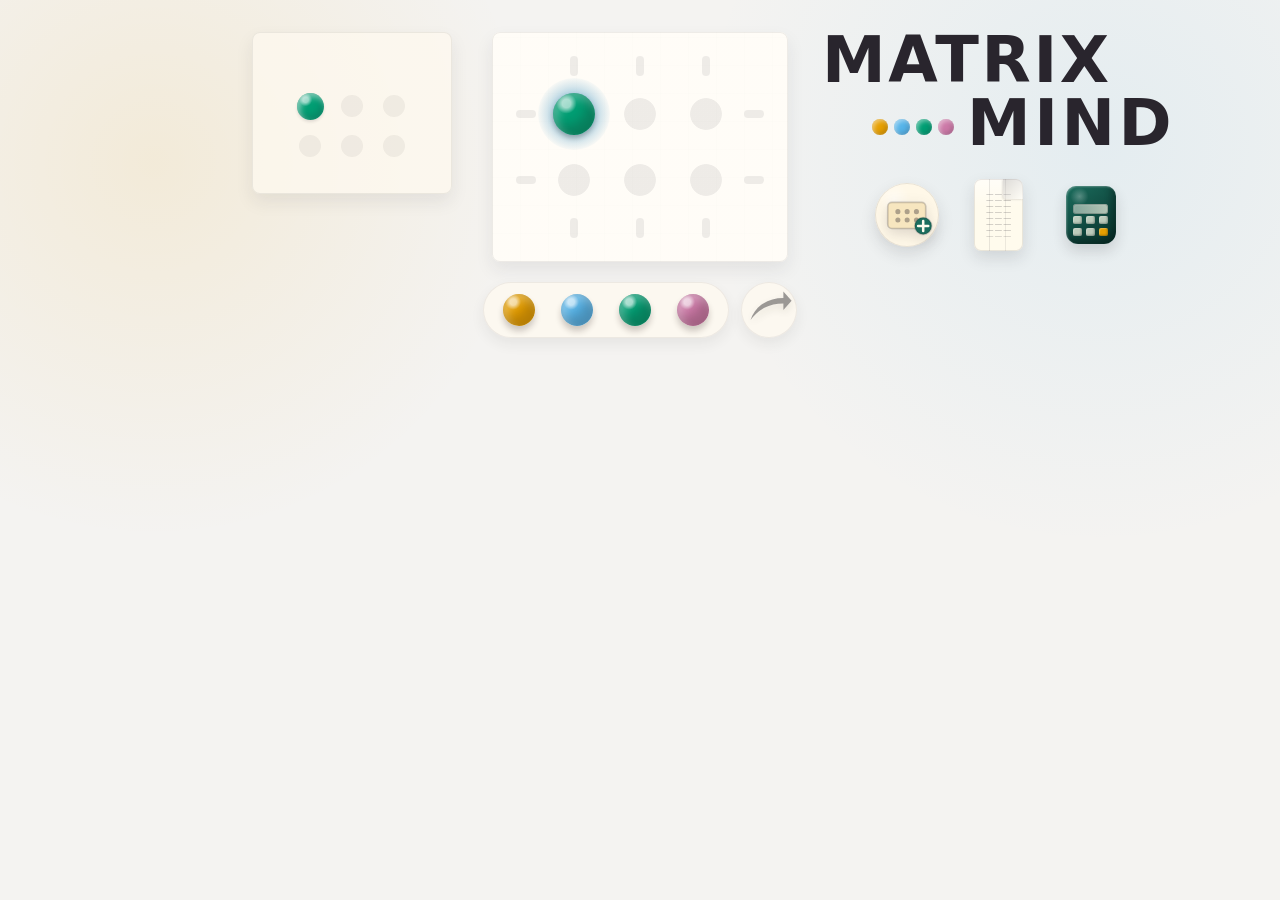
==== commit aa98fa71: "Added option for numbering colours" ====
--- a/index.html
+++ b/index.html
@@ -5,8 +5,8 @@
   <meta charset="utf-8">
   <meta name="viewport" content="width=device-width, initial-scale=1">
   <title>Matrixmind</title>
-  <link rel="stylesheet" href="styles.css?v=20260605p">
-  <script src="src/game.js?v=20260605p" defer></script>
+  <link rel="stylesheet" href="styles.css?v=20260605q">
+  <script src="src/game.js?v=20260605q" defer></script>
 </head>
 
 <body>
@@ -104,6 +104,13 @@
             <option value="hide">Hide</option>
           </select>
         </label>
+        <label>
+          <span>Numbered Colours</span>
+          <select id="numbered-colors-select" name="numbered-colors">
+            <option value="hide">Hide</option>
+            <option value="show">Show</option>
+          </select>
+        </label>
         <div class="settings-actions">
           <button class="settings-secondary-button" type="button" value="cancel">Cancel</button>
           <button class="settings-primary-button" type="submit" value="apply">Apply</button>
--- a/styles.css
+++ b/styles.css
@@ -770,6 +770,27 @@
     0 3px 5px rgba(36, 24, 16, 0.26);
 }
 
+.show-color-numbers .peg::after,
+.show-color-numbers .mini-peg::after {
+  content: attr(data-color-number);
+  position: absolute;
+  inset: 0;
+  display: grid;
+  place-items: center;
+  color: rgba(12, 11, 14, 0.82);
+  font-weight: 850;
+  line-height: 1;
+  text-shadow: 0 1px 1px rgba(255, 255, 255, 0.28);
+}
+
+.show-color-numbers .peg::after {
+  font-size: 0.78rem;
+}
+
+.show-color-numbers .mini-peg::after {
+  font-size: 0.56rem;
+}
+
 .palette {
   display: flex;
   justify-content: center;
@@ -940,6 +961,7 @@
 }
 
 .mini-peg {
+  position: relative;
   width: var(--mini-peg);
   height: var(--mini-peg);
   border-radius: 999px;
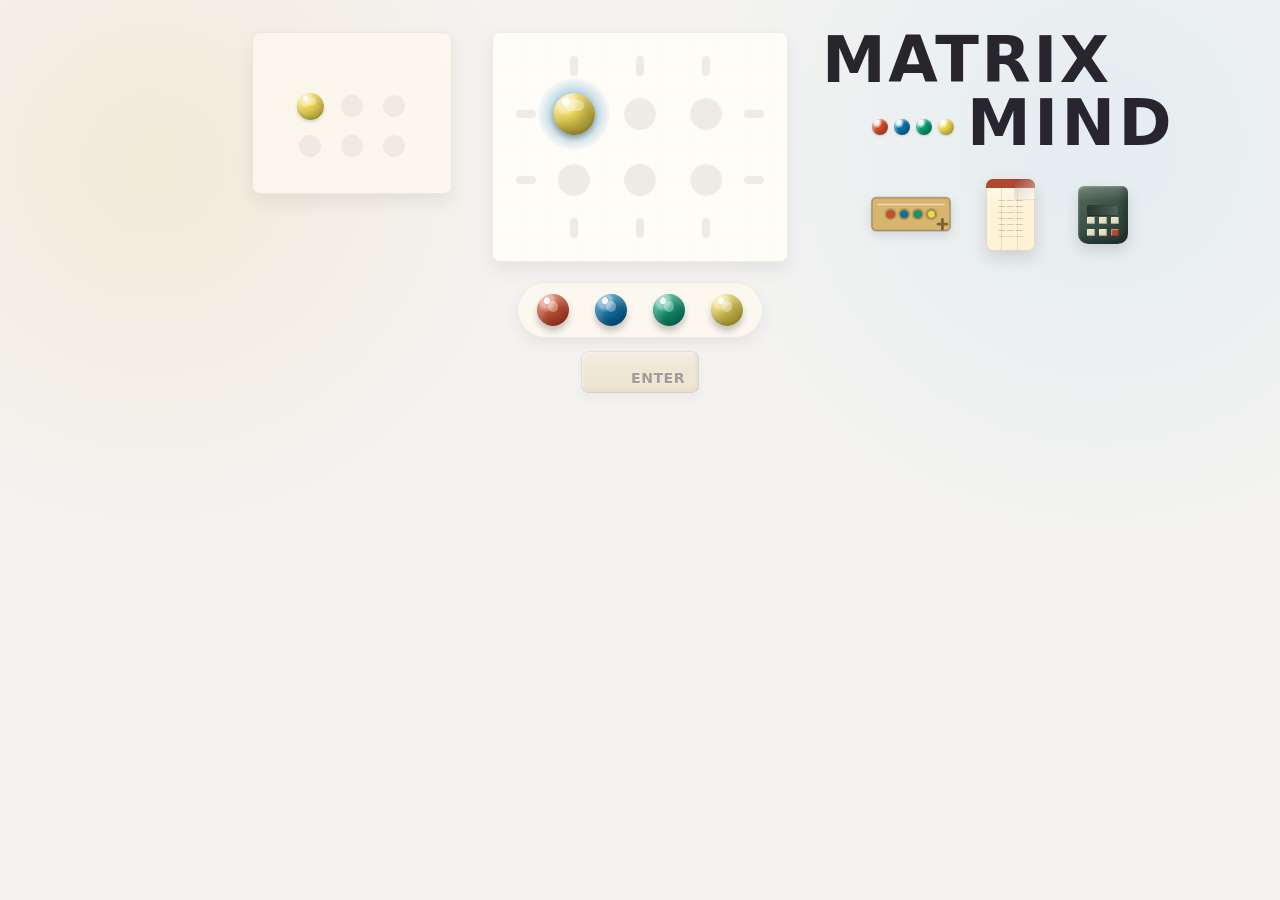
==== commit 2114ae0e: "A new look and feel." ====
--- a/index.html
+++ b/index.html
@@ -5,8 +5,8 @@
   <meta charset="utf-8">
   <meta name="viewport" content="width=device-width, initial-scale=1">
   <title>Matrixmind</title>
-  <link rel="stylesheet" href="styles.css?v=20260605q">
-  <script src="src/game.js?v=20260605q" defer></script>
+  <link rel="stylesheet" href="styles.css?v=20260607b">
+  <script src="src/game.js?v=20260607b" defer></script>
 </head>
 
 <body>
@@ -27,16 +27,18 @@
         </h1>
         <div class="top-actions" aria-label="Game controls">
           <button id="new-button" class="control-icon-button new-game-control" type="button" aria-label="New game" title="New game">
-            <svg class="new-game-icon" viewBox="0 0 64 64" aria-hidden="true">
-              <rect class="new-game-board" x="8" y="17" width="45" height="31" rx="5"></rect>
-              <circle class="new-game-hole" cx="20" cy="28" r="3"></circle>
-              <circle class="new-game-hole" cx="31" cy="28" r="3"></circle>
-              <circle class="new-game-hole" cx="42" cy="28" r="3"></circle>
-              <circle class="new-game-hole" cx="20" cy="38" r="3"></circle>
-              <circle class="new-game-hole" cx="31" cy="38" r="3"></circle>
-              <circle class="new-game-hole" cx="42" cy="38" r="3"></circle>
-              <circle class="new-game-plus-disc" cx="50" cy="45" r="10"></circle>
-              <path class="new-game-plus" d="M50 39v12M44 45h12"></path>
+            <svg class="new-game-icon" viewBox="0 0 96 78" aria-hidden="true">
+              <rect class="new-game-tray" x="3" y="19" width="90" height="38" rx="5"></rect>
+              <path class="new-game-tray-lip" d="M10 27h76"></path>
+              <circle class="new-game-well" cx="24.6" cy="38" r="6"></circle>
+              <circle class="new-game-well" cx="40.2" cy="38" r="6"></circle>
+              <circle class="new-game-well" cx="55.8" cy="38" r="6"></circle>
+              <circle class="new-game-well" cx="71.4" cy="38" r="6"></circle>
+              <circle class="new-game-peg stone-orange" cx="24.6" cy="38" r="4.3"></circle>
+              <circle class="new-game-peg stone-sky" cx="40.2" cy="38" r="4.3"></circle>
+              <circle class="new-game-peg stone-green" cx="55.8" cy="38" r="4.3"></circle>
+              <circle class="new-game-peg stone-purple" cx="71.4" cy="38" r="4.3"></circle>
+              <path class="new-game-plus" d="M84 44v11M79 49.5h10"></path>
             </svg>
           </button>
           <button id="instructions-button" class="control-icon-button instructions-control" type="button" aria-label="Instructions" title="Instructions">
@@ -61,9 +63,7 @@
         <div class="palette-row">
           <div id="palette" class="palette" aria-label="Colour palette"></div>
           <button id="submit-button" class="enter-button" type="button" aria-label="Submit guess">
-            <svg class="enter-icon" viewBox="0 0 48 48" aria-hidden="true">
-              <path d="M6 36c4.5-15.5 17-24 32-24V5l8 10-8 10v-7C24 18 13.5 24.4 6 36Z" />
-            </svg>
+            ENTER
           </button>
         </div>
         <div class="action-row">
@@ -164,7 +164,7 @@
           <div class="rules-example" aria-label="Example secret and guess">
             <div class="example-panel">
               <h4>Secret</h4>
-              <div class="example-grid" aria-label="Secret: Orange, Sky, Green; Purple, Orange, Sky">
+              <div class="example-grid" aria-label="Secret: Red, Blue, Green; Yellow, Red, Blue">
                 <span class="example-stone stone-orange"></span>
                 <span class="example-stone stone-sky"></span>
                 <span class="example-stone stone-green"></span>
@@ -175,7 +175,7 @@
             </div>
             <div class="example-panel">
               <h4>Guess</h4>
-              <div class="example-grid" aria-label="Guess: Orange, Green, Sky; Purple, Orange, Green">
+              <div class="example-grid" aria-label="Guess: Red, Green, Blue; Yellow, Red, Green">
                 <span class="example-stone stone-orange"></span>
                 <span class="example-stone stone-green"></span>
                 <span class="example-stone stone-sky"></span>
@@ -186,12 +186,12 @@
             </div>
           </div>
           <p>
-            Row 1 scores one dark pip for Orange, plus two pale pips because Sky and Green are both present but swapped.
-            Row 2 scores two dark pips for Purple and Orange, and no pale pips.
-          </p>
-          <p>
-            Column 1 has two dark pips. Column 2 has one dark pip for Orange and no pale pips.
-            Column 3 has two pale pips because Sky and Green are both in the
+            Row 1 scores one dark pip for Red, plus two pale pips because Blue and Green are both present but swapped.
+            Row 2 scores two dark pips for Yellow and Red, and no pale pips.
+          </p>
+          <p>
+            Column 1 has two dark pips. Column 2 has one dark pip for Red and no pale pips.
+            Column 3 has two pale pips because Blue and Green are both in the
             column, but both are in the wrong positions.
           </p>
           <div class="rules-scored-card" aria-label="Scored example result">
--- a/styles.css
+++ b/styles.css
@@ -63,7 +63,7 @@
 
 .top-actions {
   display: grid;
-  grid-template-columns: 64px 92px 64px;
+  grid-template-columns: 88px 92px 64px;
   align-items: center;
   align-content: center;
   gap: 14px;
@@ -74,14 +74,14 @@
   display: grid;
   place-items: center;
   border: 0;
-  border-radius: 999px;
+  border-radius: 8px;
   background: transparent;
   color: var(--ink);
   cursor: pointer;
 }
 
 .control-icon-button:hover {
-  filter: brightness(0.96);
+  filter: brightness(0.98) saturate(1.04);
 }
 
 .instructions-control {
@@ -91,10 +91,19 @@
   border-radius: 8px;
 }
 
-.new-game-control,
 .settings-control {
   width: 64px;
   height: 64px;
+}
+
+.new-game-control {
+  width: 88px;
+  height: 72px;
+}
+
+.new-game-control,
+.settings-control {
+  border-radius: 10px;
 }
 
 .rules-sheet-icon {
@@ -102,14 +111,15 @@
   display: block;
   width: 34px;
   height: 46px;
-  border-radius: 5px;
-  background:
-    linear-gradient(90deg, transparent 0 31%, rgba(41, 37, 45, 0.12) 31% 33%, transparent 33% 64%, rgba(41, 37, 45, 0.1) 64% 66%, transparent 66%),
-    linear-gradient(180deg, rgba(255, 255, 255, 0.5), transparent 38%),
-    #fff8e8;
-  box-shadow:
-    inset 0 0 0 1px rgba(41, 37, 45, 0.12),
-    0 4px 9px rgba(41, 37, 45, 0.12);
+  border-radius: 3px;
+  background:
+    linear-gradient(180deg, #b3472f 0 13%, transparent 13%),
+    linear-gradient(90deg, transparent 0 31%, rgba(67, 49, 38, 0.16) 31% 33%, transparent 33% 64%, rgba(67, 49, 38, 0.13) 64% 66%, transparent 66%),
+    linear-gradient(180deg, rgba(255, 255, 255, 0.5), transparent 42%),
+    #fff3d7;
+  box-shadow:
+    inset 0 0 0 1px rgba(67, 49, 38, 0.16),
+    0 4px 9px rgba(41, 37, 45, 0.14);
 }
 
 .instructions-control .rules-sheet-icon {
@@ -120,28 +130,29 @@
   aspect-ratio: 31 / 46;
   border-radius: 7px;
   background:
-    linear-gradient(90deg, transparent 0 31%, rgba(41, 37, 45, 0.11) 31% 33%, transparent 33% 64%, rgba(41, 37, 45, 0.09) 64% 66%, transparent 66%),
-    linear-gradient(180deg, rgba(255, 255, 255, 0.6), transparent 38%),
-    #fffbed;
-  box-shadow:
-    inset 0 0 0 1px rgba(41, 37, 45, 0.1),
-    0 7px 16px rgba(41, 37, 45, 0.13);
+    linear-gradient(180deg, #b3472f 0 13%, transparent 13%),
+    linear-gradient(90deg, transparent 0 31%, rgba(67, 49, 38, 0.13) 31% 33%, transparent 33% 64%, rgba(67, 49, 38, 0.1) 64% 66%, transparent 66%),
+    linear-gradient(180deg, rgba(255, 255, 255, 0.58), transparent 42%),
+    #fff3d7;
+  box-shadow:
+    inset 0 0 0 1px rgba(67, 49, 38, 0.14),
+    0 7px 16px rgba(41, 37, 45, 0.15);
 }
 
 .rules-sheet-icon::before {
   content: "";
   position: absolute;
-  inset: 8px 7px;
-  background:
-    repeating-linear-gradient(0deg, rgba(41, 37, 45, 0.42) 0 1px, transparent 1px 4px);
+  inset: 12px 7px 8px;
+  background:
+    repeating-linear-gradient(0deg, rgba(67, 49, 38, 0.46) 0 1px, transparent 1px 4px);
   opacity: 0.52;
   clip-path: polygon(0 0, 28% 0, 28% 100%, 35% 100%, 35% 0, 63% 0, 63% 100%, 70% 100%, 70% 0, 100% 0, 100% 100%, 0 100%);
 }
 
 .instructions-control .rules-sheet-icon::before {
-  inset: 14px 12px;
-  background:
-    repeating-linear-gradient(0deg, rgba(41, 37, 45, 0.38) 0 1px, transparent 1px 6px);
+  inset: 21px 12px 14px;
+  background:
+    repeating-linear-gradient(0deg, rgba(67, 49, 38, 0.42) 0 1px, transparent 1px 6px);
 }
 
 .rules-sheet-icon::after {
@@ -151,10 +162,10 @@
   top: 0;
   width: 13px;
   height: 13px;
-  border-radius: 0 5px 0 3px;
-  background:
-    linear-gradient(135deg, rgba(41, 37, 45, 0.16), rgba(255, 255, 255, 0.48));
-  box-shadow: -1px 1px 2px rgba(41, 37, 45, 0.12);
+  border-radius: 0 3px 0 3px;
+  background:
+    linear-gradient(135deg, rgba(67, 49, 38, 0.18), rgba(255, 255, 255, 0.52));
+  box-shadow: -1px 1px 2px rgba(67, 49, 38, 0.14);
 }
 
 .instructions-control .rules-sheet-icon::after {
@@ -164,80 +175,101 @@
 }
 
 .new-game-icon {
-  width: 54px;
-  height: 54px;
+  width: 84px;
+  height: 68px;
   fill: none;
-  stroke: rgba(41, 37, 45, 0.46);
+  stroke: rgba(67, 49, 38, 0.58);
   stroke-width: 2;
   stroke-linecap: round;
   stroke-linejoin: round;
-  filter: drop-shadow(0 5px 7px rgba(41, 37, 45, 0.16));
-}
-
-.new-game-board {
-  fill: #f7e6bf;
-  stroke: rgba(41, 37, 45, 0.22);
-}
-
-.new-game-hole {
-  fill: rgba(41, 37, 45, 0.36);
-  stroke: none;
-}
-
-.new-game-plus-disc {
-  fill: #1b6d5d;
-  stroke: rgba(41, 37, 45, 0.18);
+  filter: drop-shadow(0 4px 6px rgba(41, 37, 45, 0.14));
+}
+
+.new-game-tray {
+  fill: #d8b56d;
+  stroke: rgba(67, 49, 38, 0.32);
+}
+
+.new-game-tray-lip {
+  stroke: rgba(255, 248, 232, 0.58);
+  stroke-width: 1.6;
+}
+
+.new-game-well {
+  fill: rgba(67, 49, 38, 0.2);
+  stroke: rgba(67, 49, 38, 0.18);
+}
+
+.new-game-peg {
+  stroke: rgba(67, 49, 38, 0.28);
+  stroke-width: 1;
+}
+
+.new-game-peg.stone-orange {
+  fill: #d84b2a;
+}
+
+.new-game-peg.stone-sky {
+  fill: #0072b2;
+}
+
+.new-game-peg.stone-green {
+  fill: #009e73;
+}
+
+.new-game-peg.stone-purple {
+  fill: #f0d84a;
 }
 
 .new-game-plus {
-  stroke: #fffbed;
-  stroke-width: 3;
+  stroke: rgba(67, 49, 38, 0.64);
+  stroke-width: 3.2;
 }
 
 .calculator-icon {
   position: relative;
   display: grid;
-  grid-template-columns: repeat(3, 9px);
-  grid-auto-rows: 8px;
-  gap: 4px;
+  grid-template-columns: repeat(3, 8px);
+  grid-auto-rows: 7px;
+  gap: 5px 4px;
   place-content: center;
   width: 50px;
   height: 58px;
-  padding-top: 10px;
-  border-radius: 10px 10px 12px 12px;
-  background:
-    radial-gradient(circle at 27% 18%, rgba(255, 255, 255, 0.28), transparent 15%),
-    linear-gradient(145deg, #1b6d5d, #0f463d 62%, #083129);
-  box-shadow:
-    inset 1px 1px 2px rgba(255, 255, 255, 0.3),
-    inset -4px -5px 7px rgba(6, 24, 22, 0.46),
-    0 7px 14px rgba(41, 37, 45, 0.16);
+  padding-top: 11px;
+  border-radius: 6px 6px 10px 10px;
+  background:
+    linear-gradient(180deg, rgba(255, 255, 255, 0.18), transparent 26%),
+    linear-gradient(145deg, #5a6b5a, #334b42 62%, #263832);
+  box-shadow:
+    inset 1px 1px 2px rgba(255, 255, 255, 0.24),
+    inset -4px -5px 7px rgba(20, 32, 29, 0.42),
+    0 7px 14px rgba(41, 37, 45, 0.15);
 }
 
 .calculator-display {
   grid-column: 1 / -1;
-  height: 10px;
-  margin: 0 0 3px;
-  border-radius: 3px;
-  background:
-    linear-gradient(90deg, rgba(255, 250, 240, 0.48), rgba(216, 225, 209, 0.82));
-  box-shadow:
-    inset 0 0 0 1px rgba(6, 24, 22, 0.22),
-    inset 1px 1px 2px rgba(255, 255, 255, 0.24);
+  height: 11px;
+  margin: 0 0 4px;
+  border-radius: 2px;
+  background:
+    linear-gradient(90deg, rgba(37, 50, 45, 0.95), rgba(79, 100, 88, 0.92));
+  box-shadow:
+    inset 0 0 0 1px rgba(9, 21, 18, 0.38),
+    inset 1px 1px 1px rgba(255, 255, 255, 0.12);
 }
 
 .calculator-key {
-  width: 9px;
-  height: 8px;
-  border-radius: 2px;
-  background: rgba(216, 225, 209, 0.86);
-  box-shadow:
-    inset -1px -1px 2px rgba(6, 24, 22, 0.32),
-    inset 1px 1px 1px rgba(255, 255, 255, 0.24);
+  width: 8px;
+  height: 7px;
+  border-radius: 1px;
+  background: #e9ddc2;
+  box-shadow:
+    inset -1px -1px 1px rgba(32, 39, 35, 0.34),
+    inset 1px 1px 1px rgba(255, 255, 255, 0.4);
 }
 
 .calculator-key.is-accent {
-  background: #e69f00;
+  background: #b3472f;
 }
 
 .settings-dialog {
@@ -448,25 +480,36 @@
 }
 
 .example-stone {
+  position: relative;
   display: block;
   width: 24px;
   height: 24px;
   border-radius: 999px;
   background:
-    radial-gradient(circle at 32% 25%, rgba(255, 255, 255, 0.56) 0 12%, transparent 26%),
-    radial-gradient(circle at 56% 58%, var(--example-stone-color) 0 58%, color-mix(in srgb, var(--example-stone-color) 78%, #1f1713) 100%);
-  box-shadow:
-    inset 3px 4px 6px rgba(255, 255, 255, 0.34),
-    inset -4px -5px 7px rgba(32, 22, 17, 0.22),
-    0 2px 4px rgba(36, 24, 16, 0.18);
+    radial-gradient(ellipse at 32% 22%, rgba(255, 255, 255, 0.98) 0 9%, rgba(255, 255, 255, 0.42) 10% 19%, transparent 31%),
+    radial-gradient(circle at 50% 42%, color-mix(in srgb, var(--example-stone-color) 92%, #ffffff) 0 38%, var(--example-stone-color) 58%, color-mix(in srgb, var(--example-stone-color) 63%, #0e0b08) 100%);
+  box-shadow:
+    inset 3px 5px 6px rgba(255, 255, 255, 0.38),
+    inset -5px -7px 8px rgba(14, 10, 8, 0.3),
+    0 2px 3px rgba(36, 24, 16, 0.22);
+}
+
+.example-stone::before {
+  content: "";
+  position: absolute;
+  inset: 4px 7px auto;
+  height: 7px;
+  border-radius: 999px;
+  background: rgba(255, 255, 255, 0.36);
+  filter: blur(0.2px);
 }
 
 .example-stone.stone-orange {
-  --example-stone-color: #e69f00;
+  --example-stone-color: #d84b2a;
 }
 
 .example-stone.stone-sky {
-  --example-stone-color: #56b4e9;
+  --example-stone-color: #0072b2;
 }
 
 .example-stone.stone-green {
@@ -474,7 +517,7 @@
 }
 
 .example-stone.stone-purple {
-  --example-stone-color: #cc79a7;
+  --example-stone-color: #f0d84a;
 }
 
 .rules-scored-card {
@@ -569,45 +612,41 @@
   width: 16px;
   height: 16px;
   border-radius: 999px;
-  box-shadow:
-    inset 2px 2px 4px rgba(255, 255, 255, 0.45),
-    inset -2px -2px 4px rgba(41, 37, 45, 0.2);
+  background:
+    radial-gradient(ellipse at 31% 22%, rgba(255, 255, 255, 0.95) 0 12%, transparent 34%),
+    radial-gradient(circle at 50% 46%, var(--wordmark-stone-color) 0 58%, color-mix(in srgb, var(--wordmark-stone-color) 58%, #101010) 100%);
+  box-shadow:
+    inset 2px 2px 3px rgba(255, 255, 255, 0.45),
+    inset -3px -3px 4px rgba(22, 18, 15, 0.28),
+    0 1px 2px rgba(41, 37, 45, 0.18);
 }
 
 .stone-orange {
-  background: #e69f00;
+  --wordmark-stone-color: #d84b2a;
 }
 
 .stone-sky {
-  background: #56b4e9;
+  --wordmark-stone-color: #0072b2;
 }
 
 .stone-green {
-  background: #009e73;
+  --wordmark-stone-color: #009e73;
 }
 
 .stone-purple {
-  background: #cc79a7;
+  --wordmark-stone-color: #f0d84a;
 }
 
 #new-button.control-icon-button {
-  min-width: 64px;
-  height: 64px;
-  border-radius: 999px;
-  background:
-    radial-gradient(circle at 30% 24%, rgba(255, 255, 255, 0.5), transparent 23%),
-    #fff8e8;
+  min-width: 88px;
+  height: 72px;
+  border-radius: 10px;
+  background: transparent;
   color: var(--ink);
-  box-shadow:
-    inset 0 0 0 1px rgba(41, 37, 45, 0.1),
-    0 7px 16px rgba(41, 37, 45, 0.13);
 }
 
 .enter-button:disabled {
   cursor: default;
-}
-
-.enter-button:disabled .enter-icon {
   opacity: 0.42;
 }
 
@@ -742,17 +781,30 @@
   width: 42px;
   height: 42px;
   border-radius: 999px;
-  background:
-    radial-gradient(circle at 32% 25%, rgba(255, 255, 255, 0.6) 0 10%, transparent 24%),
-    radial-gradient(circle at 56% 58%, var(--peg-color, var(--empty)) 0 58%, color-mix(in srgb, var(--peg-color, var(--empty)) 78%, #1f1713) 100%);
+  overflow: hidden;
+  background:
+    radial-gradient(ellipse at 31% 21%, rgba(255, 255, 255, 0.98) 0 9%, rgba(255, 255, 255, 0.42) 10% 20%, transparent 32%),
+    radial-gradient(circle at 50% 42%, color-mix(in srgb, var(--peg-color, var(--empty)) 92%, #ffffff) 0 36%, var(--peg-color, var(--empty)) 58%, color-mix(in srgb, var(--peg-color, var(--empty)) 58%, #0f0b09) 100%);
   transition:
     filter 180ms ease,
     transform 180ms ease,
     box-shadow 180ms ease;
   box-shadow:
-    inset 5px 6px 10px rgba(255, 255, 255, 0.28),
-    inset -8px -9px 12px rgba(32, 22, 17, 0.24),
-    0 5px 6px rgba(36, 24, 16, 0.22);
+    inset 5px 7px 9px rgba(255, 255, 255, 0.34),
+    inset -9px -11px 13px rgba(13, 9, 7, 0.34),
+    0 5px 6px rgba(36, 24, 16, 0.24);
+}
+
+.peg::before,
+.mini-peg::before {
+  content: "";
+  position: absolute;
+  inset: 7px 11px auto;
+  height: 11px;
+  border-radius: 999px;
+  background: rgba(255, 255, 255, 0.34);
+  filter: blur(0.25px);
+  pointer-events: none;
 }
 
 .cell.is-empty .peg {
@@ -765,9 +817,9 @@
 
 .cell:not(.is-empty) .peg {
   box-shadow:
-    inset 5px 6px 10px rgba(255, 255, 255, 0.28),
-    inset -8px -9px 12px rgba(32, 22, 17, 0.24),
-    0 3px 5px rgba(36, 24, 16, 0.26);
+    inset 5px 7px 9px rgba(255, 255, 255, 0.34),
+    inset -9px -11px 13px rgba(13, 9, 7, 0.34),
+    0 3px 5px rgba(36, 24, 16, 0.28);
 }
 
 .show-color-numbers .peg::after,
@@ -783,6 +835,18 @@
   text-shadow: 0 1px 1px rgba(255, 255, 255, 0.28);
 }
 
+.show-color-numbers .peg[data-color-key="red"]::after,
+.show-color-numbers .peg[data-color-key="blue"]::after,
+.show-color-numbers .peg[data-color-key="green"]::after,
+.show-color-numbers .peg[data-color-key="black"]::after,
+.show-color-numbers .mini-peg[data-color-key="red"]::after,
+.show-color-numbers .mini-peg[data-color-key="blue"]::after,
+.show-color-numbers .mini-peg[data-color-key="green"]::after,
+.show-color-numbers .mini-peg[data-color-key="black"]::after {
+  color: rgba(255, 250, 240, 0.94);
+  text-shadow: 0 1px 2px rgba(0, 0, 0, 0.34);
+}
+
 .show-color-numbers .peg::after {
   font-size: 0.78rem;
 }
@@ -795,7 +859,9 @@
   display: flex;
   justify-content: center;
   gap: 10px;
-  height: 56px;
+  width: max-content;
+  max-width: 100%;
+  min-height: 56px;
   padding: 4px 12px;
   border-radius: 999px;
   background: rgba(255, 250, 240, 0.78);
@@ -805,11 +871,13 @@
 }
 
 .palette-row {
-  display: flex;
+  display: grid;
   align-items: center;
+  justify-items: center;
   justify-content: center;
-  gap: 12px;
-  margin-top: 20px;
+  gap: 13px;
+  width: 100%;
+  margin: 20px auto 0;
 }
 
 .palette-button {
@@ -840,27 +908,33 @@
 }
 
 .enter-button {
-  min-width: 56px;
-  width: 56px;
-  height: 56px;
+  display: flex;
+  align-items: flex-end;
+  justify-content: flex-end;
+  min-width: 118px;
+  height: 42px;
+  padding: 0 14px 8px 24px;
   border: 0;
-  border-radius: 999px;
-  background: rgba(255, 250, 240, 0.78);
-  color: #17151a;
+  border-radius: 7px;
+  background:
+    linear-gradient(180deg, rgba(255, 255, 255, 0.5), transparent 46%),
+    #ead8ae;
+  color: #2b2521;
   cursor: pointer;
+  font-size: 0.88rem;
+  font-weight: 850;
+  letter-spacing: 0.035em;
   line-height: 1;
   box-shadow:
-    inset 0 0 0 1px rgba(41, 37, 45, 0.07),
-    0 6px 14px rgba(41, 37, 45, 0.07);
-}
-
-.enter-icon {
-  width: 44px;
-  height: 44px;
-  fill: currentColor;
-  filter: drop-shadow(0 4px 4px rgba(36, 24, 16, 0.24));
-  transform: scaleX(1.12);
-  transform-origin: center;
+    inset 0 0 0 1px rgba(67, 49, 38, 0.2),
+    inset 2px 2px 2px rgba(255, 255, 255, 0.42),
+    inset -3px -4px 5px rgba(92, 66, 43, 0.17),
+    0 6px 12px rgba(41, 37, 45, 0.11);
+  text-shadow: 0 1px 0 rgba(255, 248, 232, 0.42);
+}
+
+.enter-button:hover:not(:disabled) {
+  filter: brightness(0.98) saturate(1.04);
 }
 
 .history-panel {
@@ -876,7 +950,8 @@
   display: grid;
   grid-auto-columns: max-content;
   grid-auto-rows: max-content;
-  gap: 14px;
+  column-gap: 14px;
+  row-gap: 32px;
   align-items: flex-start;
   justify-content: flex-start;
   margin: 0;
@@ -965,13 +1040,19 @@
   width: var(--mini-peg);
   height: var(--mini-peg);
   border-radius: 999px;
-  background:
-    radial-gradient(circle at 32% 25%, rgba(255, 255, 255, 0.54) 0 10%, transparent 24%),
-    radial-gradient(circle at 56% 58%, var(--peg-color) 0 58%, color-mix(in srgb, var(--peg-color) 78%, #1f1713) 100%);
-  box-shadow:
-    inset 3px 4px 6px rgba(255, 255, 255, 0.5),
-    inset -3px -4px 7px rgba(41, 37, 45, 0.2),
-    0 2px 3px rgba(41, 37, 45, 0.12);
+  overflow: hidden;
+  background:
+    radial-gradient(ellipse at 31% 21%, rgba(255, 255, 255, 0.94) 0 9%, rgba(255, 255, 255, 0.38) 10% 20%, transparent 32%),
+    radial-gradient(circle at 50% 42%, color-mix(in srgb, var(--peg-color) 92%, #ffffff) 0 36%, var(--peg-color) 58%, color-mix(in srgb, var(--peg-color) 58%, #0f0b09) 100%);
+  box-shadow:
+    inset 3px 4px 6px rgba(255, 255, 255, 0.34),
+    inset -5px -6px 8px rgba(13, 9, 7, 0.28),
+    0 2px 3px rgba(41, 37, 45, 0.16);
+}
+
+.mini-peg::before {
+  inset: 5px 8px auto;
+  height: 7px;
 }
 
 .score-cell {
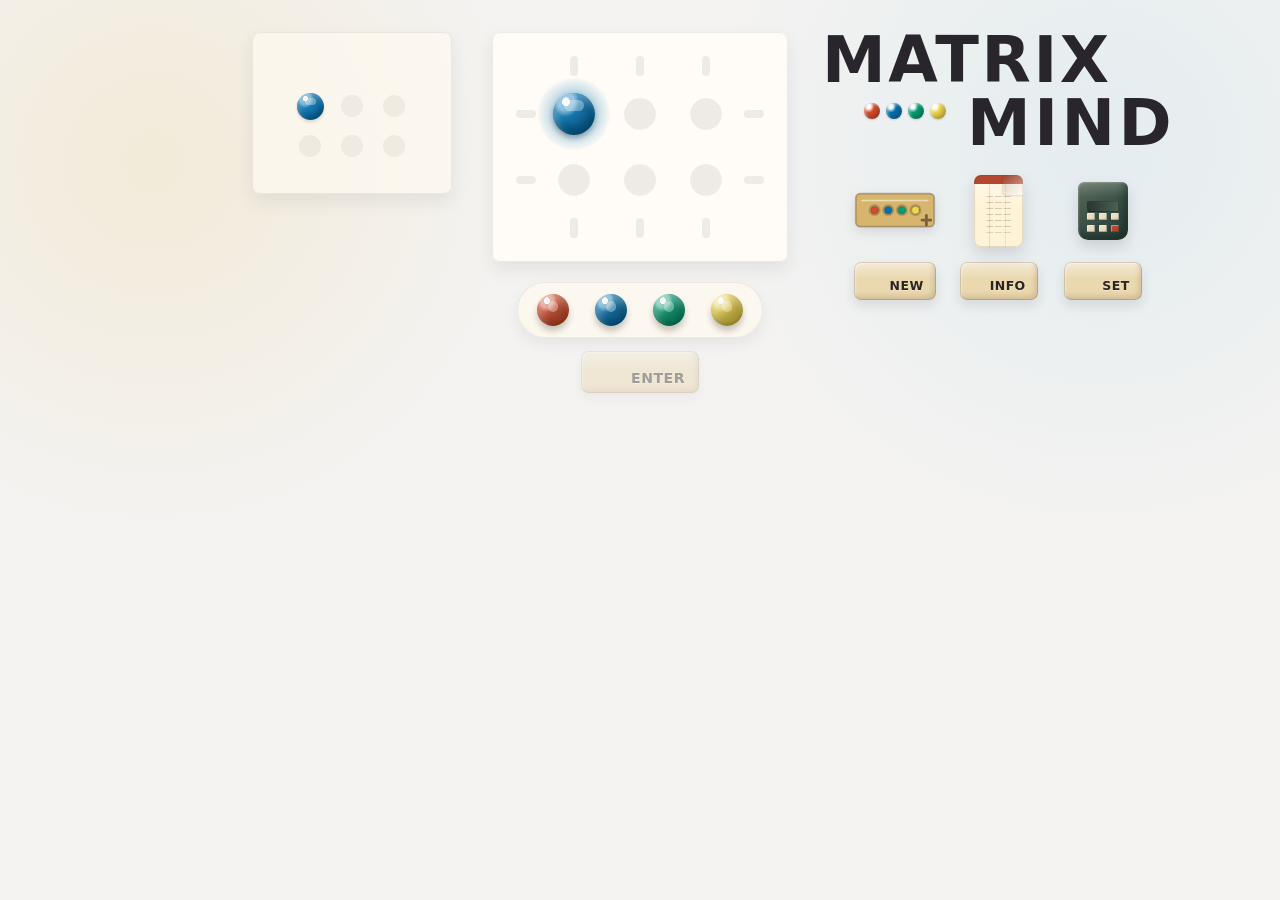
==== commit 3c2233fb: "Added keys for the different commands" ====
--- a/index.html
+++ b/index.html
@@ -5,7 +5,7 @@
   <meta charset="utf-8">
   <meta name="viewport" content="width=device-width, initial-scale=1">
   <title>Matrixmind</title>
-  <link rel="stylesheet" href="styles.css?v=20260607b">
+  <link rel="stylesheet" href="styles.css?v=20260610b">
   <script src="src/game.js?v=20260607b" defer></script>
 </head>
 
@@ -26,35 +26,44 @@
           </span>
         </h1>
         <div class="top-actions" aria-label="Game controls">
-          <button id="new-button" class="control-icon-button new-game-control" type="button" aria-label="New game" title="New game">
-            <svg class="new-game-icon" viewBox="0 0 96 78" aria-hidden="true">
-              <rect class="new-game-tray" x="3" y="19" width="90" height="38" rx="5"></rect>
-              <path class="new-game-tray-lip" d="M10 27h76"></path>
-              <circle class="new-game-well" cx="24.6" cy="38" r="6"></circle>
-              <circle class="new-game-well" cx="40.2" cy="38" r="6"></circle>
-              <circle class="new-game-well" cx="55.8" cy="38" r="6"></circle>
-              <circle class="new-game-well" cx="71.4" cy="38" r="6"></circle>
-              <circle class="new-game-peg stone-orange" cx="24.6" cy="38" r="4.3"></circle>
-              <circle class="new-game-peg stone-sky" cx="40.2" cy="38" r="4.3"></circle>
-              <circle class="new-game-peg stone-green" cx="55.8" cy="38" r="4.3"></circle>
-              <circle class="new-game-peg stone-purple" cx="71.4" cy="38" r="4.3"></circle>
-              <path class="new-game-plus" d="M84 44v11M79 49.5h10"></path>
-            </svg>
-          </button>
-          <button id="instructions-button" class="control-icon-button instructions-control" type="button" aria-label="Instructions" title="Instructions">
-            <span class="rules-sheet-icon" aria-hidden="true"></span>
-          </button>
-          <button id="settings-button" class="control-icon-button settings-control" type="button" aria-label="Settings" title="Settings">
-            <span class="calculator-icon" aria-hidden="true">
-              <span class="calculator-display"></span>
-              <span class="calculator-key"></span>
-              <span class="calculator-key"></span>
-              <span class="calculator-key"></span>
-              <span class="calculator-key"></span>
-              <span class="calculator-key"></span>
-              <span class="calculator-key is-accent"></span>
-            </span>
-          </button>
+          <div class="control-stack new-game-control">
+            <span class="control-art" aria-hidden="true">
+              <svg class="new-game-icon" viewBox="0 0 96 78">
+                <rect class="new-game-tray" x="3" y="19" width="90" height="38" rx="5"></rect>
+                <path class="new-game-tray-lip" d="M10 27h76"></path>
+                <circle class="new-game-well" cx="24.6" cy="38" r="6"></circle>
+                <circle class="new-game-well" cx="40.2" cy="38" r="6"></circle>
+                <circle class="new-game-well" cx="55.8" cy="38" r="6"></circle>
+                <circle class="new-game-well" cx="71.4" cy="38" r="6"></circle>
+                <circle class="new-game-peg stone-orange" cx="24.6" cy="38" r="4.3"></circle>
+                <circle class="new-game-peg stone-sky" cx="40.2" cy="38" r="4.3"></circle>
+                <circle class="new-game-peg stone-green" cx="55.8" cy="38" r="4.3"></circle>
+                <circle class="new-game-peg stone-purple" cx="71.4" cy="38" r="4.3"></circle>
+                <path class="new-game-plus" d="M84 44v11M79 49.5h10"></path>
+              </svg>
+            </span>
+            <button id="new-button" class="control-key-button" type="button" aria-label="New game" title="New game">NEW</button>
+          </div>
+          <div class="control-stack instructions-control">
+            <span class="control-art" aria-hidden="true">
+              <span class="rules-sheet-icon"></span>
+            </span>
+            <button id="instructions-button" class="control-key-button" type="button" aria-label="Instructions" title="Instructions">INFO</button>
+          </div>
+          <div class="control-stack settings-control">
+            <span class="control-art" aria-hidden="true">
+              <span class="calculator-icon">
+                <span class="calculator-display"></span>
+                <span class="calculator-key"></span>
+                <span class="calculator-key"></span>
+                <span class="calculator-key"></span>
+                <span class="calculator-key"></span>
+                <span class="calculator-key"></span>
+                <span class="calculator-key is-accent"></span>
+              </span>
+            </span>
+            <button id="settings-button" class="control-key-button" type="button" aria-label="Settings" title="Settings">SET</button>
+          </div>
         </div>
       </header>
 
--- a/styles.css
+++ b/styles.css
@@ -63,47 +63,65 @@
 
 .top-actions {
   display: grid;
-  grid-template-columns: 88px 92px 64px;
+  grid-template-columns: 92px 92px 92px;
+  align-items: start;
+  align-content: center;
+  gap: 12px;
+  align-self: stretch;
+}
+
+.control-stack {
+  display: grid;
+  grid-template-rows: 86px 38px;
+  justify-items: center;
+  align-items: end;
+  gap: 8px;
+  width: 92px;
+  min-width: 0;
+  min-height: 0;
+}
+
+.control-key-button {
+  display: flex;
+  align-items: flex-end;
+  justify-content: flex-end;
+  width: 78px;
+  height: 38px;
+  padding: 0 12px 7px 20px;
+  border: 0;
+  border-radius: 7px;
+  background:
+    linear-gradient(180deg, rgba(255, 255, 255, 0.5), transparent 46%),
+    #ead8ae;
+  color: #2b2521;
+  cursor: pointer;
+  font-size: 0.78rem;
+  font-weight: 850;
+  letter-spacing: 0.035em;
+  line-height: 1;
+  box-shadow:
+    inset 0 0 0 1px rgba(67, 49, 38, 0.2),
+    inset 2px 2px 2px rgba(255, 255, 255, 0.42),
+    inset -3px -4px 5px rgba(92, 66, 43, 0.17),
+    0 6px 12px rgba(41, 37, 45, 0.11);
+  text-shadow: 0 1px 0 rgba(255, 248, 232, 0.42);
+}
+
+.control-key-button:hover {
+  filter: brightness(0.98) saturate(1.04);
+}
+
+.control-art {
+  display: flex;
   align-items: center;
-  align-content: center;
-  gap: 14px;
-  align-self: stretch;
-}
-
-.control-icon-button {
-  display: grid;
-  place-items: center;
-  border: 0;
-  border-radius: 8px;
-  background: transparent;
-  color: var(--ink);
-  cursor: pointer;
-}
-
-.control-icon-button:hover {
-  filter: brightness(0.98) saturate(1.04);
-}
-
-.instructions-control {
+  justify-content: center;
   width: 92px;
-  height: 100%;
-  min-height: 0;
-  border-radius: 8px;
-}
-
-.settings-control {
-  width: 64px;
-  height: 64px;
-}
-
-.new-game-control {
-  width: 88px;
-  height: 72px;
-}
-
-.new-game-control,
-.settings-control {
-  border-radius: 10px;
+  height: 86px;
+  pointer-events: none;
+}
+
+.new-game-control .control-key-button {
+  width: 82px;
 }
 
 .rules-sheet-icon {
@@ -591,7 +609,7 @@
 
 .wordmark-lower {
   display: flex;
-  align-items: center;
+  align-items: flex-start;
   justify-content: flex-end;
   gap: 13px;
   margin-top: 7px;
@@ -605,7 +623,7 @@
 .wordmark-stones {
   display: flex;
   gap: 6px;
-  transform: translateY(4px);
+  transform: translate(-8px, 8px);
 }
 
 .wordmark-stone {
@@ -635,14 +653,6 @@
 
 .stone-purple {
   --wordmark-stone-color: #f0d84a;
-}
-
-#new-button.control-icon-button {
-  min-width: 88px;
-  height: 72px;
-  border-radius: 10px;
-  background: transparent;
-  color: var(--ink);
 }
 
 .enter-button:disabled {
@@ -768,7 +778,7 @@
 
 .cell:focus-visible,
 .palette-button:focus-visible,
-.control-icon-button:focus-visible,
+.control-key-button:focus-visible,
 .enter-button:focus-visible {
   outline: 3px solid var(--focus);
   outline-offset: 3px;
